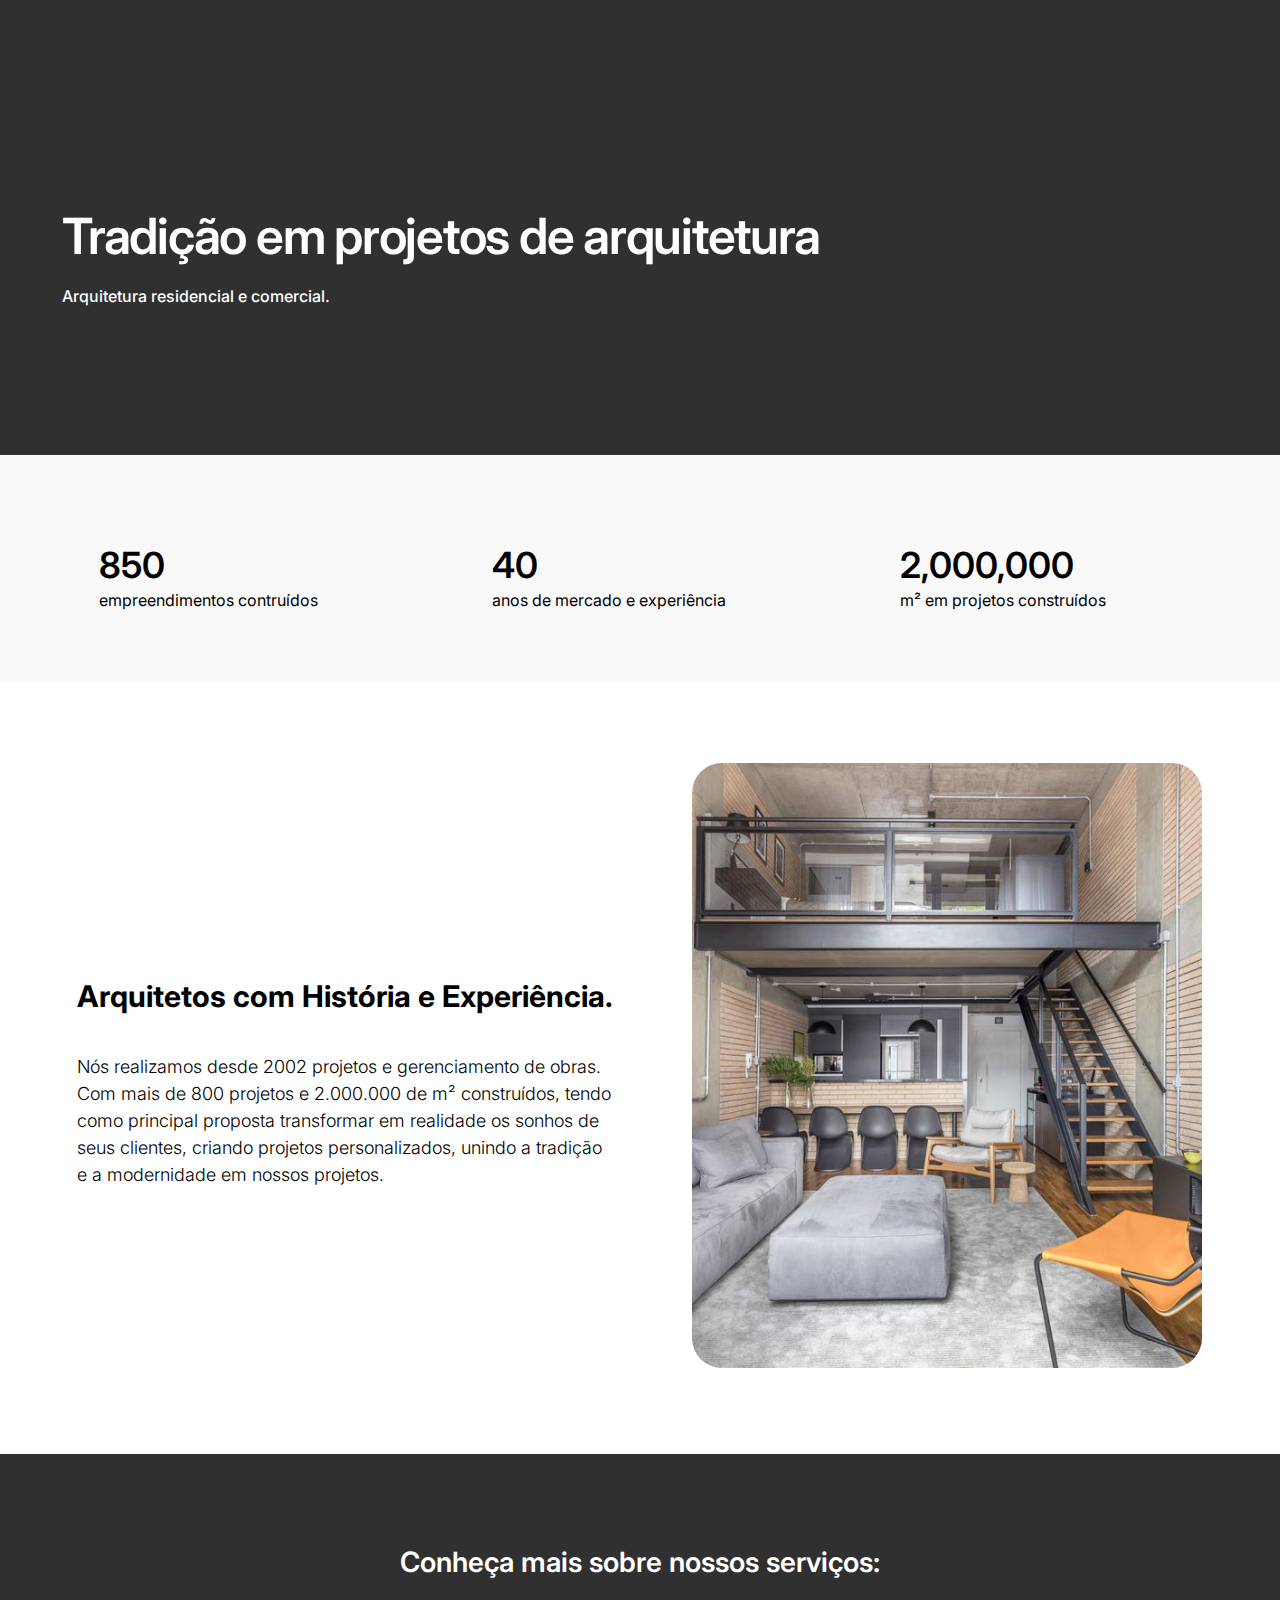
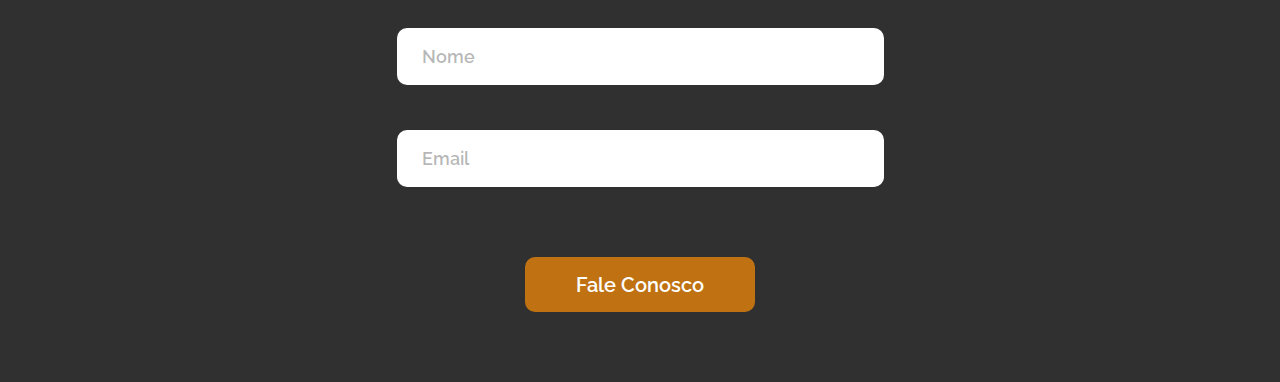
==== index.html @ c6309adb "Add files via upload" ====
<!DOCTYPE html>
<html lang="en">
<head>
    <meta charset="UTF-8">
    <meta http-equiv="X-UA-Compatible" content="IE=edge">
    <meta name="viewport" content="width=device-width, initial-scale=1.0">
    <link rel="preconnect" href="https://fonts.googleapis.com">
    <link rel="preconnect" href="https://fonts.gstatic.com" crossorigin>
    <link rel="preconnect" href="https://fonts.googleapis.com">
    <link rel="preconnect" href="https://fonts.gstatic.com" crossorigin>
    <link href="https://fonts.googleapis.com/css2?family=Inter&family=Raleway:wght@500&display=swap" rel="stylesheet">    <link rel="stylesheet" href="./css/style.css">
    <title>Desafio 1 - Landing Page</title>

</head>
<body>
    <!-- Header -->
    <div id="header">
        <h1 id="headerTitle">Tradição em projetos de arquitetura</h1>
        <p id="headerText">Arquitetura residencial e comercial.</p>
    </div>
    <!-- Empreendimentos -->
    <div id="enterprises">
        <div>
            <h1>850<br>
            <small>empreendimentos contruídos</small>    
            </h1>
        </div>
        <div>
            <h1>40<br>
            <small>anos de mercado e experiência</small>    
            </h1>
        </div>
        <div>
            <h1>2,000,000<br>
            <small>m² em projetos construídos</small>    
            </h1>
        </div>
    </div>
    <!-- História -->
    <div id="history">
        <div>
            <h1><b>Arquitetos com História e Experiência.</b><br><br><br>
                <small>Nós realizamos desde 2002 projetos e gerenciamento de obras.<br>
                Com mais de 800 projetos e 2.000.000 de m² construídos, tendo<br>
                como principal proposta transformar em realidade os sonhos de<br>
                seus clientes, criando projetos personalizados, unindo a tradição<br>
                e a modernidade em nossos projetos.</small>
            </h1>
            
        </div>
        <div id="img1">
            <img src="./img/img1.SVG">
        </div>
    </div>
    <!-- Formulário -->
    <div id="form">
        <h1 id="h1Form">Conheça mais sobre nossos serviços:</h1>
        <form id="form" action="https://api.sheetmonkey.io/form/c2biZ5cVm6H5yemZHvxbyR" method="post">
            <input type="text" placeholder="Nome" name="Name" required><br>
            <input type="email" placeholder="Email" name="Email" required><br>
            <input type="hidden" name="Created" value="x-sheetmonkey-current-date-time" />
            <button type="submit">Fale Conosco</button>
        </form>
    </div>
    <!-- Caso fosse necessário algum scrip, <script src="./js/index.js"></script> -->
</body>
</html>
---- css/style.css ----
*{
    margin: 0;
    font-family: 'Inter', sans-serif;
}
#header {
    background: #303030;
}
#headerTitle {
    font-weight: 600;
    font-size: 50px;
    letter-spacing: -0.025em;
    color: #FFFFFF;
    padding-top: 206px;
    padding-left: 62px;
}
#headerText {
    font-weight: 500;
    font-size: 16px;
    color: #FFFFFF;
    margin-top: 20px;
    padding-left: 62px;
    padding-bottom: 149px;
}
#enterprises {
    background: #F9F9F9;
    display: grid;
    grid-auto-flow: column;
    columns: auto;
    padding-left: 171px;
    padding-top: 96px;
    padding-bottom: 67px;
    padding-left: 99px;
}
#enterprises h1 {
    font-weight: 600;
    font-size: 36px;
    line-height: 28px;
}
#enterprises small {
    font-weight: 400;
    font-size: 16px;
}
#history {
    display: grid;
    grid-auto-flow: column;
    columns: auto;
}
#history h1 {
    font-weight: 500;
    font-size: 30px;
    line-height: 22px;
    text-align: left;
    padding-left: 77px;
    padding-top: 304px;
}
#history small {
    font-weight: 300;
    font-size: 18px;
}
#img1 {
    padding: 82px 54px;
}
#form {
    background: #303030;
    text-align: center;
}
#form h1 {
    font-weight: 600;
    font-size: 28px;
    line-height: 150%;
    text-align: center;
    color: #FFFFFF;
    padding-top: 87px;
}
input {
    font-family: 'Raleway';
    font-size: 18px;
    font-weight: 600;
    color: #666060;
    height: 55px;
    width: 460px;
    left: 0px;
    top: 0px;
    background: white;
    border-radius: 10px;
    margin-top: 45px;
    border: 0px;
    padding-left: 25px;
}
#form ::placeholder {
    font-family: 'Raleway';
    font-size: 18px;
    font-weight: 600;
    color: #0000004D;
}
button {
    background-color: #C07212;
    border:0px;
    height: 55px;
    width: 230px;
    border-radius: 10px;
    margin-bottom: 70px;
    margin-top: 70px;
    cursor: pointer;
    font-family: 'Raleway';
    font-weight: 600;
    font-style: normal;
    font-size: 20px;
    align-items: center;
    line-height: 150%;
    color: #FFFFFF;
}
button:hover {
    background-color:#e4993e;
    color: #FFFFFF;
    transform: translateY(-5px);
    box-shadow: 0px 15px 20px  #8d6739;
    transition-duration: 0.5s;
}
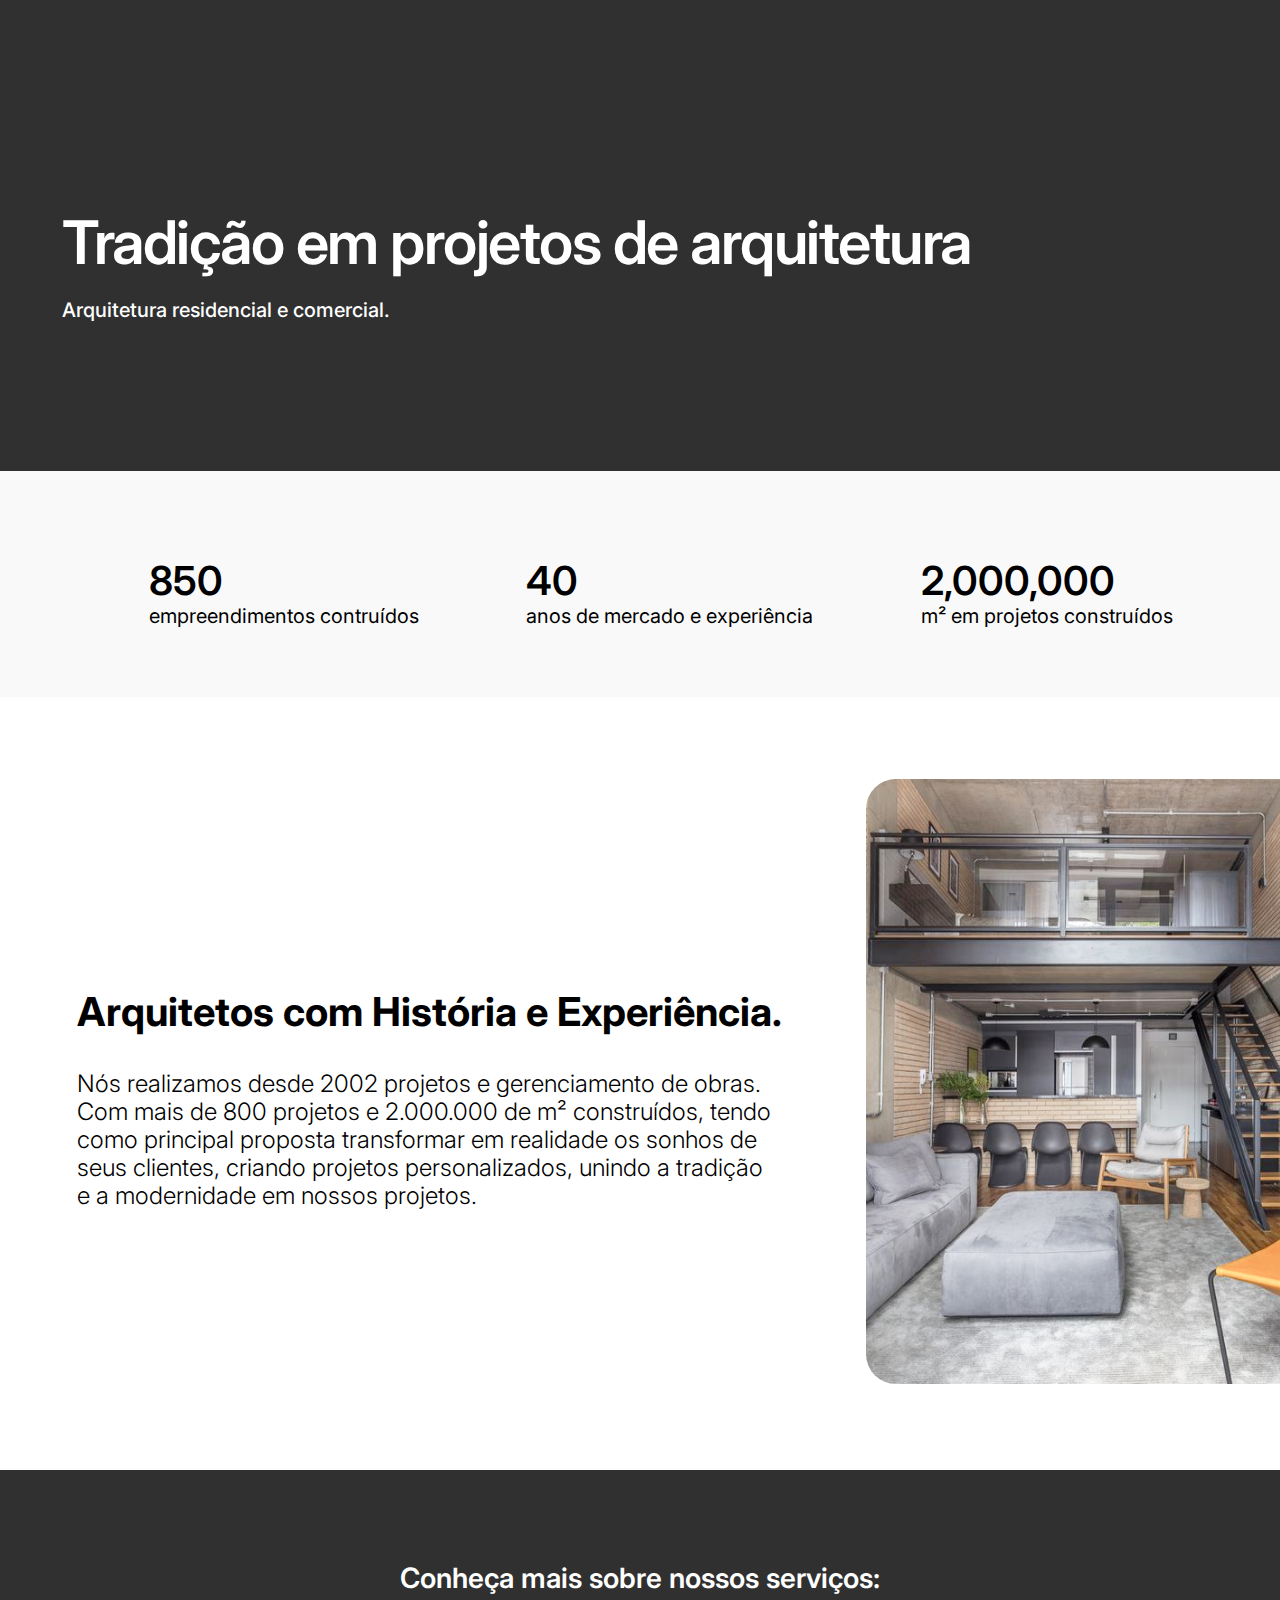
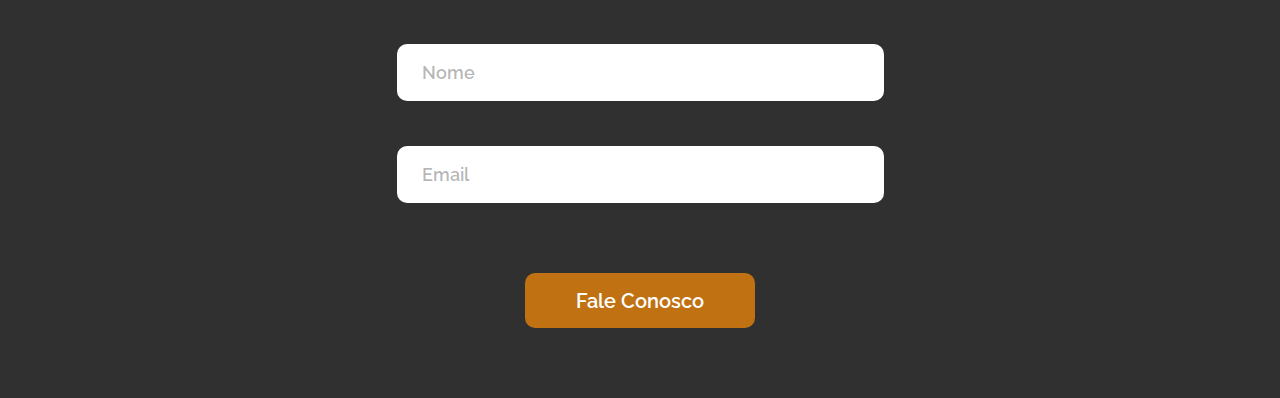
==== commit 0d189698: "Versao Inicial" ====
--- a/index.html
+++ b/index.html
@@ -21,7 +21,7 @@
     <!-- Empreendimentos -->
     <div id="enterprises">
         <div>
-            <h1>850<br>
+            <h1 id="ent1">850<br>
             <small>empreendimentos contruídos</small>    
             </h1>
         </div>
@@ -48,8 +48,8 @@
             </h1>
             
         </div>
-        <div id="img1">
-            <img src="./img/img1.SVG">
+        <div>
+            <img id="img1" src="./img/img1.SVG">
         </div>
     </div>
     <!-- Formulário -->
--- a/css/style.css
+++ b/css/style.css
@@ -7,7 +7,7 @@
 }
 #headerTitle {
     font-weight: 600;
-    font-size: 50px;
+    font-size: 60px;
     letter-spacing: -0.025em;
     color: #FFFFFF;
     padding-top: 206px;
@@ -15,7 +15,7 @@
 }
 #headerText {
     font-weight: 500;
-    font-size: 16px;
+    font-size: 20px;
     color: #FFFFFF;
     margin-top: 20px;
     padding-left: 62px;
@@ -26,39 +26,49 @@
     display: grid;
     grid-auto-flow: column;
     columns: auto;
-    padding-left: 171px;
     padding-top: 96px;
     padding-bottom: 67px;
     padding-left: 99px;
 }
+#ent1 {
+    padding-left: 50px;
+}
+
 #enterprises h1 {
     font-weight: 600;
-    font-size: 36px;
+    font-size: 40px;
     line-height: 28px;
 }
 #enterprises small {
     font-weight: 400;
-    font-size: 16px;
+    font-size: 20px;
 }
 #history {
     display: grid;
     grid-auto-flow: column;
     columns: auto;
+
 }
 #history h1 {
     font-weight: 500;
-    font-size: 30px;
+    font-size: 40px;
     line-height: 22px;
     text-align: left;
     padding-left: 77px;
     padding-top: 304px;
+    width: 735px;
+    height: 161px;
 }
 #history small {
     font-weight: 300;
-    font-size: 18px;
+    font-size: 24px;
 }
 #img1 {
     padding: 82px 54px;
+    width: 510px;
+    height: 605px;
+    left: 876px;
+    top: 781px;
 }
 #form {
     background: #303030;
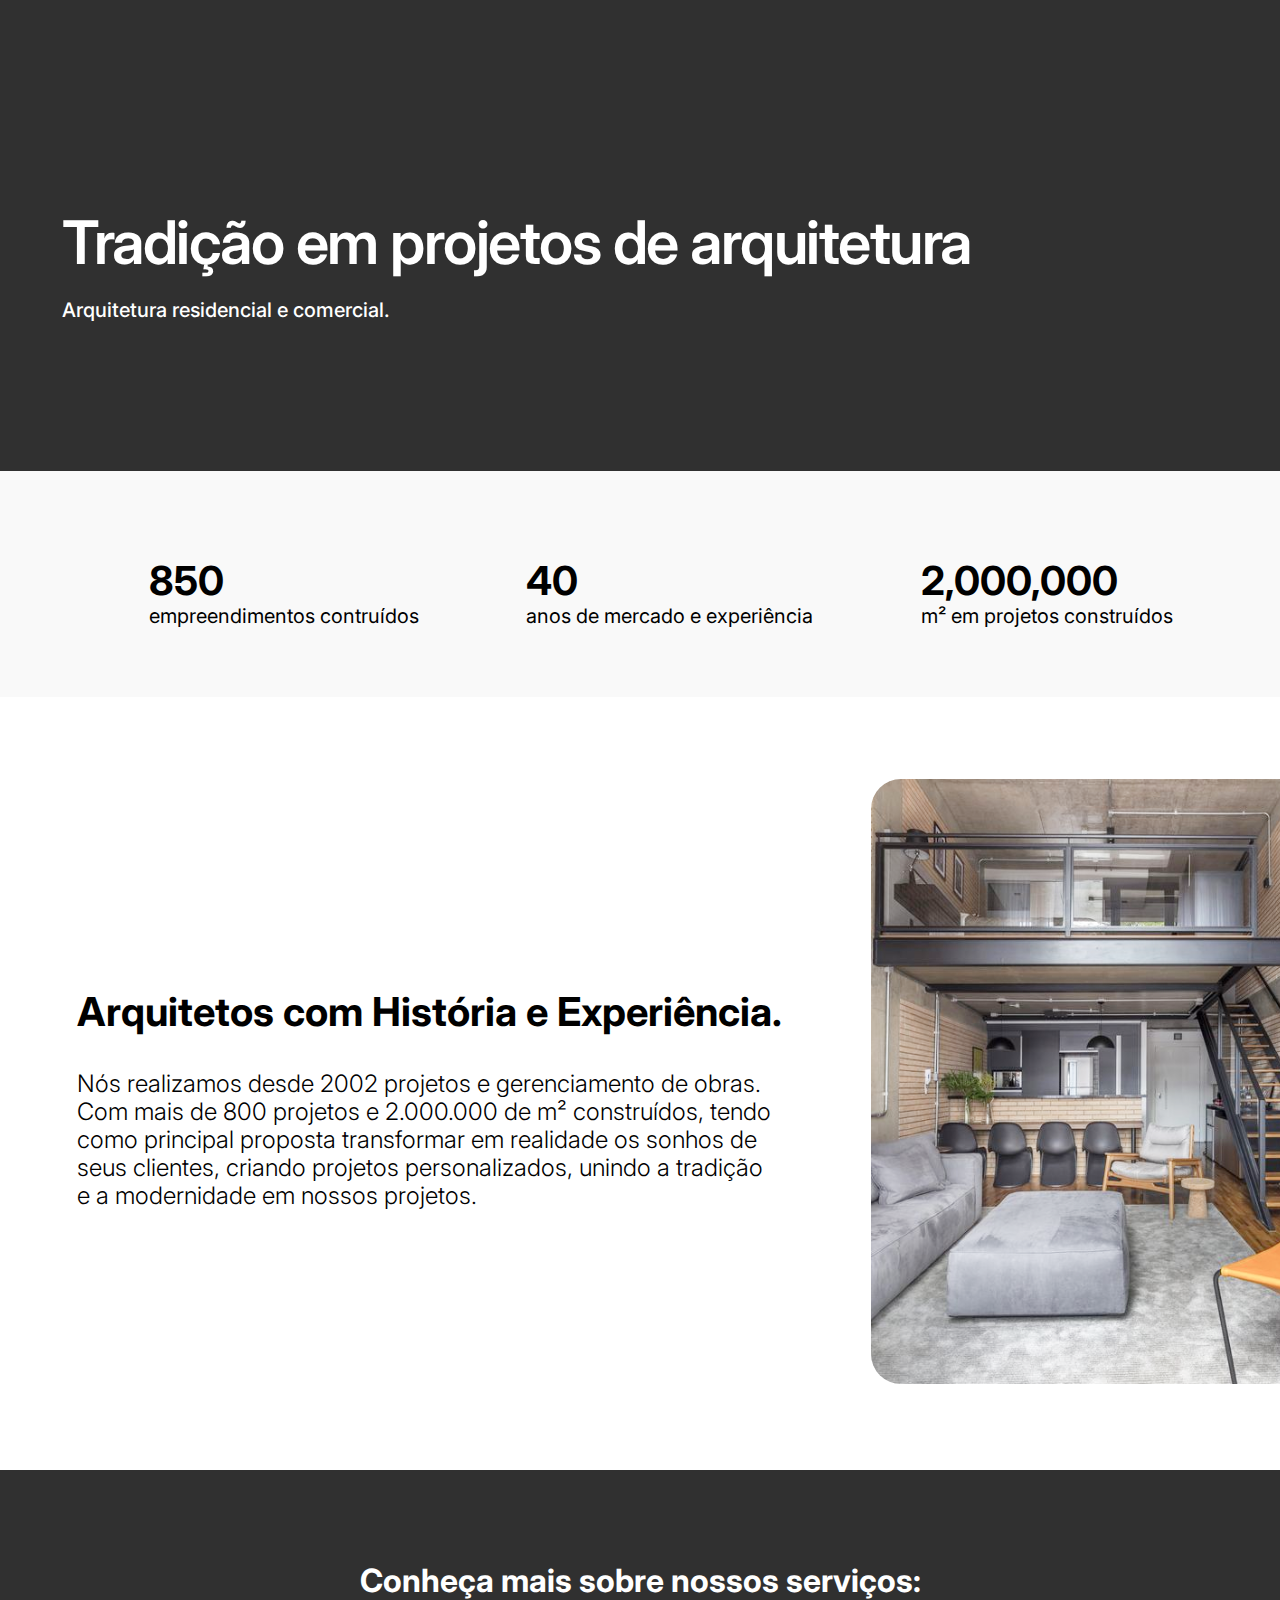
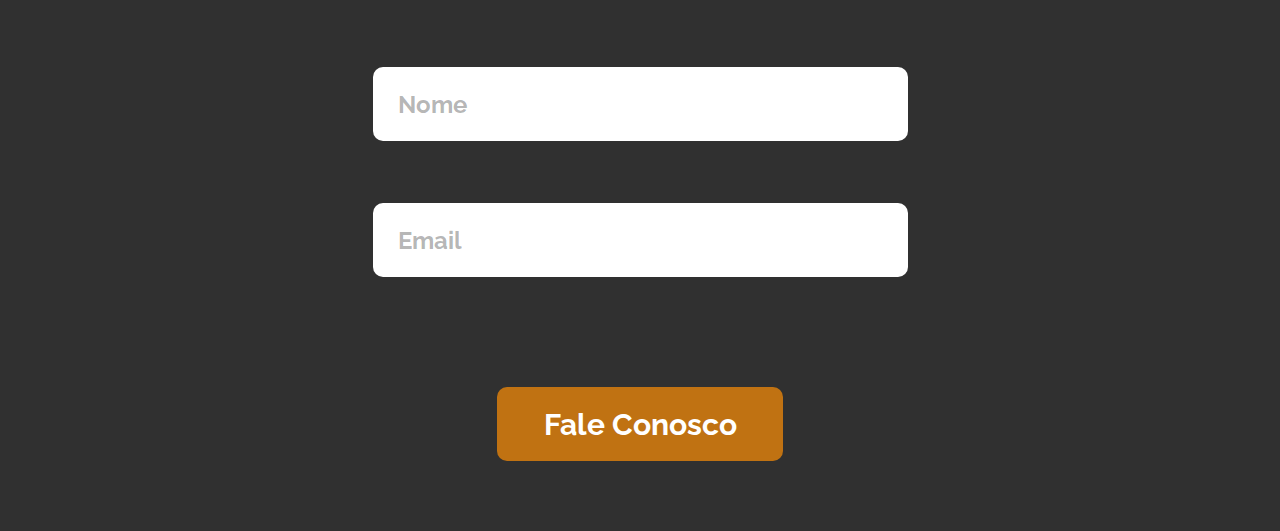
==== commit d119d3ae: "Versao corrigida" ====
--- a/index.html
+++ b/index.html
@@ -8,7 +8,7 @@
     <link rel="preconnect" href="https://fonts.gstatic.com" crossorigin>
     <link rel="preconnect" href="https://fonts.googleapis.com">
     <link rel="preconnect" href="https://fonts.gstatic.com" crossorigin>
-    <link href="https://fonts.googleapis.com/css2?family=Inter&family=Raleway:wght@500&display=swap" rel="stylesheet">    <link rel="stylesheet" href="./css/style.css">
+    <link href="https://fonts.googleapis.com/css2?family=Inter:wght@400;600&family=Raleway:wght@500&display=swap" rel="stylesheet">    <link rel="stylesheet" href="./css/style.css">
     <title>Desafio 1 - Landing Page</title>
 
 </head>
--- a/css/style.css
+++ b/css/style.css
@@ -35,7 +35,7 @@
 }
 
 #enterprises h1 {
-    font-weight: 600;
+    font-weight: 700;
     font-size: 40px;
     line-height: 28px;
 }
@@ -56,7 +56,7 @@
     text-align: left;
     padding-left: 77px;
     padding-top: 304px;
-    width: 735px;
+    width: 740px;
     height: 161px;
 }
 #history small {
@@ -75,8 +75,8 @@
     text-align: center;
 }
 #form h1 {
-    font-weight: 600;
-    font-size: 28px;
+    font-weight: 700;
+    font-size: 32px;
     line-height: 150%;
     text-align: center;
     color: #FFFFFF;
@@ -84,38 +84,38 @@
 }
 input {
     font-family: 'Raleway';
-    font-size: 18px;
+    font-size: 24px;
     font-weight: 600;
     color: #666060;
-    height: 55px;
-    width: 460px;
+    height: 72px;
+    width: 508px;
     left: 0px;
     top: 0px;
     background: white;
     border-radius: 10px;
-    margin-top: 45px;
+    margin-top: 62px;
     border: 0px;
     padding-left: 25px;
 }
 #form ::placeholder {
     font-family: 'Raleway';
-    font-size: 18px;
-    font-weight: 600;
+    font-size: 24px;
+    font-weight: 700;
     color: #0000004D;
 }
 button {
     background-color: #C07212;
     border:0px;
-    height: 55px;
-    width: 230px;
+    height: 74px;
+    width: 286px;
     border-radius: 10px;
     margin-bottom: 70px;
-    margin-top: 70px;
+    margin-top: 110px;
     cursor: pointer;
     font-family: 'Raleway';
-    font-weight: 600;
+    font-weight: 700;
     font-style: normal;
-    font-size: 20px;
+    font-size: 30px;
     align-items: center;
     line-height: 150%;
     color: #FFFFFF;
